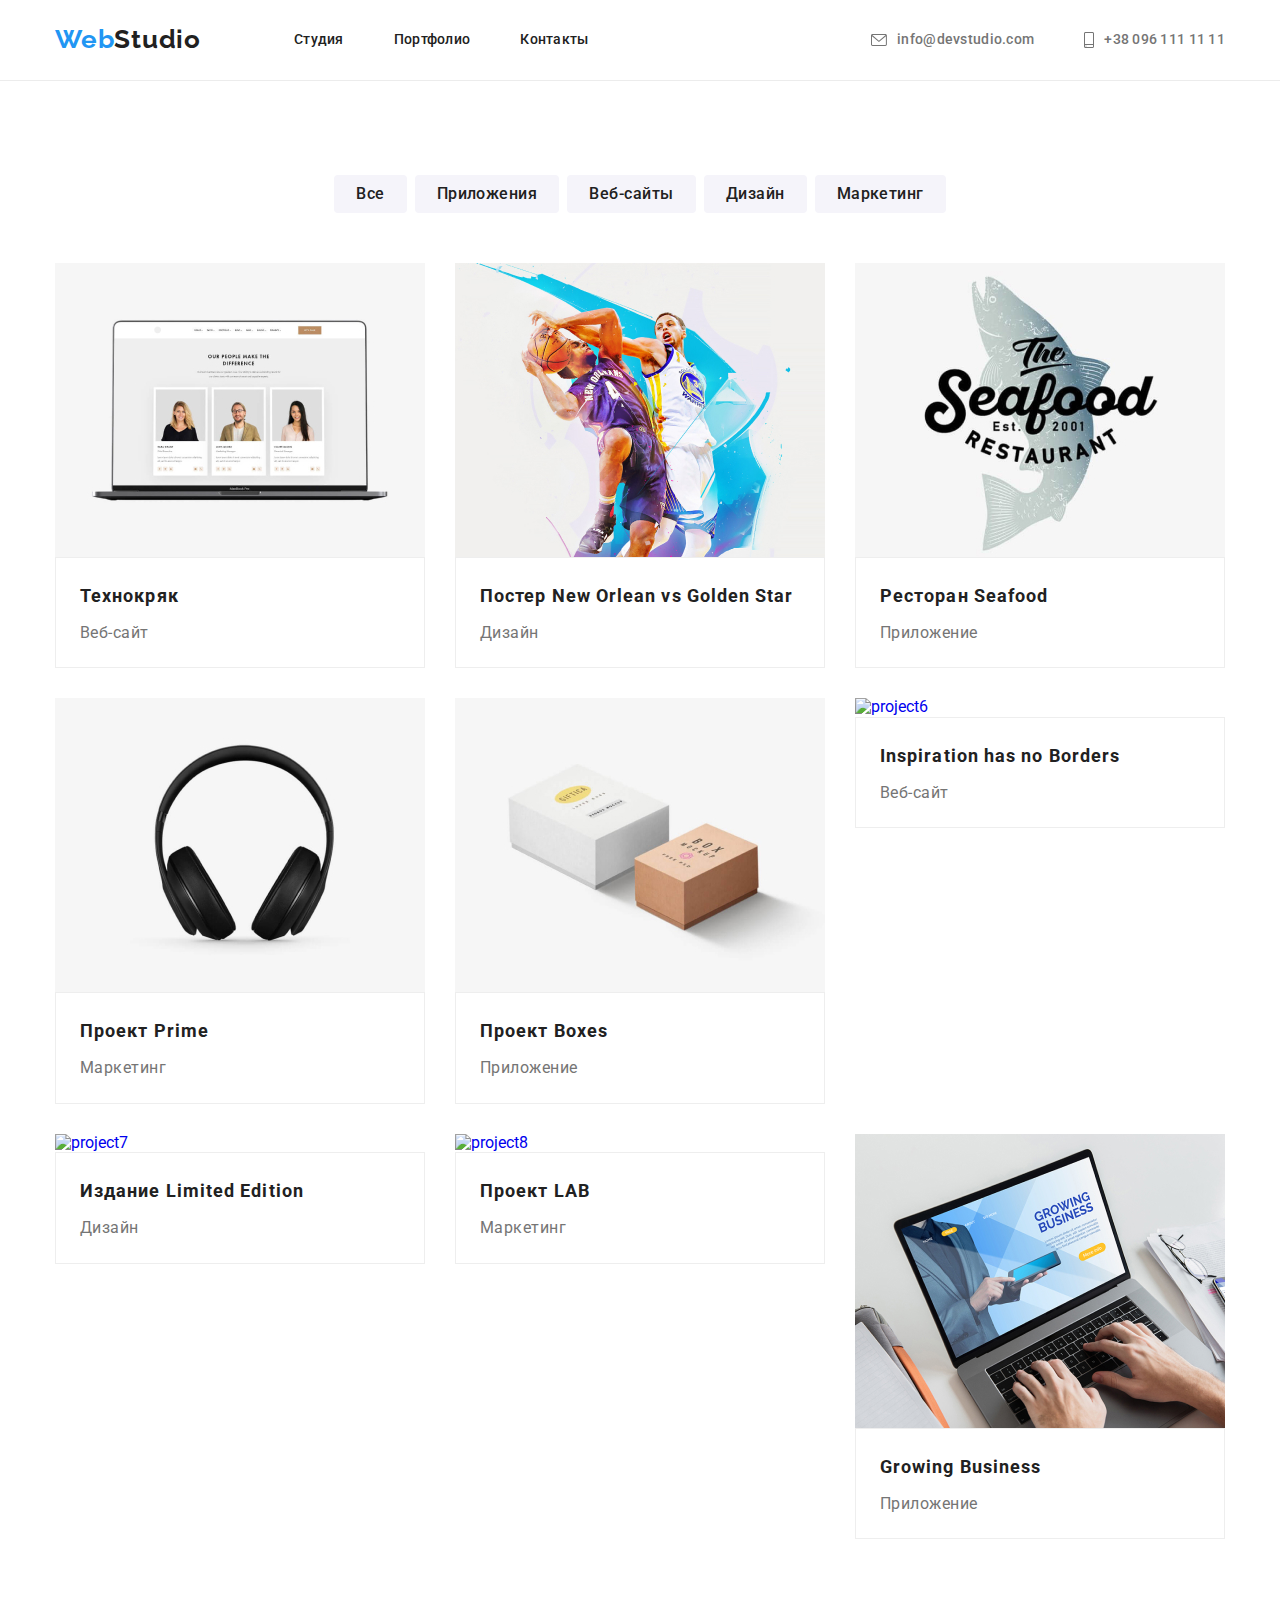
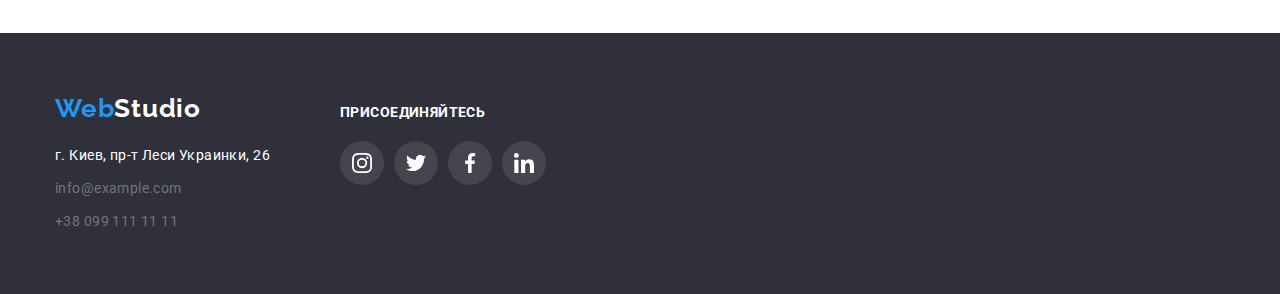
==== portfolio.html @ 86079dda "Create portfolio.html" ====
<!DOCTYPE html>
<html lang="en">
  <head>
    <meta charset="UTF-8" />
    <meta http-equiv="X-UA-Compatible" content="IE=edge" />
    <meta name="viewport" content="width=device-width, initial-scale=1.0" />
    <title>Портфолио</title>

    <link rel="preconnect" href="https://fonts.googleapis.com" />
    <link rel="preconnect" href="https://fonts.gstatic.com" crossorigin />
    <link
      href="https://fonts.googleapis.com/css2?family=Raleway:wght@700&family=Roboto:wght@400;500;700;900&display=swap"
      rel="stylesheet"
    />
    <link rel="stylesheet" href="./css/modern-normalize.css" />
    <link rel="stylesheet" href="./css/style.css" />
  </head>
  <body>
    <!--Header-->
    <header class="header">
      <div class="container header-content">
        <a class="logo" href="index.html"><span class="collortxt">Web</span>Studio</a>
        <nav class="nav-block">
          <ul class="header-navigate">
            <li class="item"><a href="index.html" class="nav-link">Студия</a></li>
            <li class="item"><a href="portfolio.html" class="nav-link">Портфолио</a></li>
            <li class="item"><a href="/" class="nav-link">Контакты </a></li>
          </ul>
        </nav>
        <!--contact-->
        <!-- contact-navigate -->
        <ul class="contact">
          <li class="contact-item">
            <a href="mailto:info@devstudio.com" class="contact-link">
              <svg class="contact-icon" width="16" height="12">
                <use href="./images/icon.svg#icon-envelope"></use>
              </svg>
              info@devstudio.com</a
            >
          </li>
          <!-- item -->
          <li class="contact-item">
            <!-- contact -->
            <a href="tel:+380961111111" class="contact-link"
              ><!-- header-icon smartphone --><svg class="contact-icon" width="10" height="16">
                <use href="./images/icon.svg#icon-smartphone"></use>
              </svg>
              +38 096 111 11 11</a
            >
          </li>
        </ul>
      </div>
    </header>
    <!-- main -->
    <main>
      <!-- button -->
      <section class="section project">
        <div class="container">
          <h1 class="title">Проекты</h1>
          <ul class="project-button">
            <li class="button-list"><button class="button" type="button">Все</button></li>
            <li class="button-list">
              <button class="button" type="button">Приложения</button>
            </li>
            <li class="button-list"><button class="button" type="button">Веб-сайты</button></li>

            <li class="button-list"><button class="button" type="button">Дизайн</button></li>
            <li class="button-list"><button class="button" type="button">Маркетинг</button></li>
          </ul>
          <!-- photo -->
          <ul class="project-card">
            <li class="project-list">
              <a class="project-link" href="/">
                <img class="photo-card" src="images/project1.jpg" width="370" alt="project1" />
                <div class="content">
                  <h2 class="name-project">Технокряк</h2>
                  <p class="project-description">Веб-сайт</p>
                </div>
              </a>
            </li>
            <li class="project-list">
              <a class="project-link" href="/">
                <img class="photo-card" src="images/project2.jpg" width="370" alt="project2" />
                <div class="content">
                  <h2 class="name-project">Постер New Orlean vs Golden Star</h2>
                  <p class="project-description">Дизайн</p>
                </div>
              </a>
            </li>
            <li class="project-list">
              <a class="project-link" href="/">
                <img class="photo-card" src="images/project3.jpg" width="370" alt="project3" />
                <div class="content">
                  <h2 class="name-project">Ресторан Seafood</h2>
                  <p class="project-description">Приложение</p>
                </div>
              </a>
            </li>
            <li class="project-list">
              <a class="project-link" href="/">
                <img class="photo-card" src="images/project4.jpg" width="370" alt="project4" />
                <div class="content">
                  <h2 class="name-project">Проект Prime</h2>
                  <p class="project-description">Маркетинг</p>
                </div>
              </a>
            </li>

            <li class="project-list">
              <a class="project-link" href="/">
                <img class="photo-card" src="images/project5.jpg" width="370" alt="project5" />
                <div class="content">
                  <h2 class="name-project">Проект Boxes</h2>
                  <p class="project-description">Приложение</p>
                </div>
              </a>
            </li>
            <li class="project-list">
              <a class="project-link" href="/">
                <img class="photo-card" src="images/project6.jpg" width="370" alt="project6" />
                <div class="content">
                  <h2 class="name-project">Inspiration has no Borders</h2>
                  <p class="project-description">Веб-сайт</p>
                </div>
              </a>
            </li>
            <li class="project-list">
              <a class="project-link" href="/">
                <img class="photo-card" src="images/project7.jpg" width="370" alt="project7" />
                <div class="content">
                  <h2 class="name-project">Издание Limited Edition</h2>
                  <p class="project-description">Дизайн</p>
                </div>
              </a>
            </li>
            <li class="project-list">
              <a class="project-link" href="/">
                <img class="photo-card" src="images/project8.jpg" width="370" alt="project8" />
                <div class="content">
                  <h2 class="name-project">Проект LAB</h2>
                  <p class="project-description">Маркетинг</p>
                </div>
              </a>
            </li>
            <li class="project-list">
              <a class="project-link" href="/">
                <img class="photo-card" src="images/project9.jpg" width="370" alt="project9" />
                <div class="content">
                  <h2 class="name-project">Growing Business</h2>
                  <p class="project-description">Приложение</p>
                </div>
              </a>
            </li>
          </ul>
        </div>
      </section>
    </main>
    <!-- Footer -->
    <footer class="footer">
      <div class="container container-footer">
        <div class="footer-content">
          <a class="logo-footer" href="index.html"><span class="collortxt">Web</span>Studio</a>
          <address class="address">
            <ul class="address-list">
              <li class="footer-contact">
                <a class="map" href="https://goo.gl/maps/zJ5b4M9oRAb7cDgC7"
                  >г. Киев, пр-т Леси Украинки, 26</a
                >
              </li>
              <li class="footer-contact">
                <a class="contact" href="mailto:info@example.com">info@example.com</a>
              </li>
              <li class="footer-contact">
                <a class="contact" href="tel:+380991111111">+38 099 111 11 11</a>
              </li>
            </ul>
          </address>
        </div>
        <div class="footer-icon">
          <h3 class="title">присоединяйтесь</h3>
          <ul class="item-list">
            <li class="list">
              <a class="social-link" href="https://www.instagram.com/"
                ><svg class="social-icon" width="20" height="20">
                  <use href="./images/icon.svg#icon-instagram"></use>
                </svg>
              </a>
            </li>
            <li class="list">
              <a class="social-link" href="https://twitter.com/"
                ><svg class="social-icon" width="20" height="20">
                  <use href="./images/icon.svg#icon-twitter"></use>
                </svg>
              </a>
            </li>
            <li class="list">
              <a class="social-link" href="https://www.facebook.com/"
                ><svg class="social-icon" width="20" height="20">
                  <use href="./images/icon.svg#icon-facebook"></use>
                </svg>
              </a>
            </li>
            <li class="list">
              <a class="social-link" href="https://ru.linkedin.com/"
                ><svg class="social-icon" width="20" height="20">
                  <use href="./images/icon.svg#icon-linkedin"></use>
                </svg>
              </a>
            </li>
          </ul>
        </div>
      </div>
    </footer>
  </body>
</html>
---- css/style.css ----
:root {
  --hover-collor-text: #2196f3;
  --description-collor: #757575;
  --basic-coller: #212121;
  --title-color: #ffffff;
  --bacgraund: #2f303a;
  --portfolio-button: #f5f4fa;
  --logo-collor: #afb1b8;
}
body {
  font-family: 'Roboto', sans-serif;
}
/* header */
ul {
  margin: 0;
  padding: 0;
  list-style: none;
}
h1,
h2,
h3,
p {
  margin: 0;
  padding: 0;
}
.header {
  border-bottom: 1px solid #ececec;
}
.header-content {
  display: flex;
}
/* logo */
.logo .collortxt {
  color: var(--hover-collor-text);
}
.logo {
  font-family: Raleway;
  font-weight: 700;
  font-size: 26px;
  line-height: 1.19;
  color: var(--basic-coller);
  text-decoration: none;
  letter-spacing: 0.03em;
  display: block;
  padding: 24px 0;
}

/* Навигация */
.header-navigate .nav-link {
  color: var(--basic-coller);
  text-decoration: none;
  font-weight: 500;
  font-size: 14px;
  line-height: 1.14;
  letter-spacing: 0.02em;
  display: flex;
  padding: 32px 0;
}
.header-navigate .item:not(:last-child),
.contact .contact-item:not(:last-child) {
  margin-right: 50px;
}
/* правая навигация */
.contact {
  margin-left: auto;
}

.contact .contact-icon {
  fill: currentColor;
  margin-right: 10px;
}

.contact .contact-link {
  color: var(--description-collor);
  text-decoration: none;
  font-weight: 500;
  font-size: 14px;
  line-height: 1.14;
  letter-spacing: 0.02em;
  display: inline-flex;
  padding: 32px 0;
  align-items: center;
}

.nav-block {
  margin-left: 93px;
}
.header-navigate,
.contact {
  display: flex;
}
.nav-link:hover,
.contact-link:hover,
.contact-link:focus,
.nav-link:focus {
  color: var(--hover-collor-text);
}
/* main */
/* section one */
.section {
  padding: 94px 0;
}

.hero {
  background-color: var(--bacgraund);
  text-align: center;
  padding: 200px 0;
}
.overlay {
  max-width: 1600px;

  margin-left: auto;
  margin-right: auto;
  background-image: linear-gradient(to right, rgba(47, 48, 58, 0.4), rgba(47, 48, 58, 0.4)),
    url('../images/main-photo.jpg');
  background-size: cover; /* на весь блок */
  background-position: center;
  background-repeat: no-repeat;
}

.hero .title {
  font-weight: 900;
  font-size: 44px;
  line-height: 1.16;
  letter-spacing: 0.06em;
  text-transform: uppercase;
  margin-bottom: 30px;
  color: var(--title-color);
}
.hero .button {
  background-color: var(--hover-collor-text);
  color: var(--title-color);
  cursor: pointer;
  font-weight: 700;
  font-size: 16px;
  line-height: 1.85;
  min-width: 200px;
  letter-spacing: 0.06em;
  display: inline-block;
  box-shadow: 0px 4px 4px rgba(0, 0, 0, 0.15);
  border-radius: 4px;
  padding: 10px 32px;
  border: transparent;
}

/* information section */
.hide {
  position: absolute;
  width: 1px;
  height: 1px;
  margin: -1px;
  padding: 0;
  overflow: hidden;
  border: 0;
  clip: rect(0 0 0 0);
}
.container {
  width: 1200px;
  margin-left: auto;
  margin-right: auto;
  padding: 0px 15px;
}
.icon-container {
  display: inline-flex;
  width: 270px;
  height: 120px;
  background-color: var(--portfolio-button);
  justify-content: center;
  align-items: center;
  border-radius: 4px;
  margin-bottom: 30px;
}

.information .item {
  margin: 0;
  padding: 0;
  display: inline-flex;
}
.information .icon {
  width: 70px;
  height: 70px;
}
.information .block {
  width: 270px;
}

.information .list:not(:last-child) {
  margin-right: 30px;
}
.information .title {
  color: var(--basic-coller);
  font-weight: 700;
  font-size: 14px;
  line-height: 1.14;
  letter-spacing: 0.03em;
  text-transform: uppercase;
}
.information .discription {
  color: var(--description-collor);
  font-weight: 400;
  font-size: 14px;
  line-height: 1.7;
  letter-spacing: 0.03em;
  margin: 0;
  padding: 0;
  margin-top: 10px;
}
/* work section */
.work {
  padding-top: 0;
}
img {
  max-width: 100%;
  height: auto;
  display: block;
}
.work .image {
  display: flex;
}

.image-work {
  list-style-type: none;
}
.image-work:not(:last-child) {
  margin-right: 30px;
}
.work .title {
  font-weight: 700;
  font-size: 36px;
  line-height: 42px;
  text-align: center;
  color: var(--basic-coller);
  letter-spacing: 0.03em;
  margin-bottom: 50px;
}
/* team */
.team {
  background-color: var(--portfolio-button);
}
.team-section .item-container {
  padding-top: 30px;
  padding-bottom: 30px;
}
.team .title {
  font-weight: 700;
  font-size: 36px;
  line-height: 1.16;
  text-align: center;
  color: var(--basic-coller);
  letter-spacing: 0.03em;
  margin-bottom: 50px;
}
.name {
  color: var(--basic-coller);
  font-weight: 500;
  font-size: 16px;
  line-height: 1.18;
  text-align: center;
  letter-spacing: 0.03em;
}

.profession {
  font-size: 16px;
  line-height: 19px;
  text-align: center;
  color: var(--description-collor);
  letter-spacing: 0.03em;
  font-weight: 400;
  margin-top: 10px;
  margin-bottom: 16px;
}
.team .team-info {
  display: flex;
}
.team-info .team-section {
  background: var(--title-color);
  box-shadow: 0px 1px 3px rgba(0, 0, 0, 0.12), 0px 1px 1px rgba(0, 0, 0, 0.14),
    0px 2px 1px rgba(0, 0, 0, 0.2);
  border-radius: 0px 0px 4px 4px;
}
.team-info .team-section:not(:last-child) {
  margin-right: 30px;
}
.social-network {
  display: flex;
  justify-content: center;
}
.social-network .social-link {
  color: var(--logo-collor);
  width: 44px;
  height: 44px;
  border-radius: 50%;
  display: flex;
  align-items: center;
  justify-content: center;
}
.social-item {
  margin-right: 10px;
}
.social-network .social-link:hover,
.social-network .social-link:focus {
  color: var(--title-color);
  background-color: var(--hover-collor-text);
}
.social-network .social-link:not(:last-child) {
  margin-right: 10px;
}
.social-network .social-icon {
  fill: currentColor;
}
/* Клиенты */
.client .title {
  font-weight: 700;
  font-size: 36px;
  line-height: 1.16;
  text-align: center;
  letter-spacing: 0.03em;
  margin-bottom: 50px;
}

.company {
  text-decoration: note;
  display: flex;
}
.company-link {
  width: 170px;
  height: 92px;
  display: flex;
  color: var(--logo-collor);
  border: 1px solid var(--logo-collor);
  border-radius: 4px;
  justify-content: center;
  align-items: center;
}
.company .item:not(:last-child) {
  margin-right: 30px;
}
.company-icon {
  fill: currentColor;
}
.company-link:hover,
.company-link:focus {
  color: var(--hover-collor-text);
  border: 1px solid var(--hover-collor-text);

  border-radius: 4px;
}
/* footer */
.footer {
  background-color: var(--bacgraund);
  padding: 60px 0;
}
.container-footer {
  display: flex;
  align-items: baseline;
}
.footer-content {
  margin-right: 70px;
}
.footer .logo-footer {
  color: var(--title-color);
  text-decoration: none;
  font-family: Raleway;
  font-weight: 700;
  font-size: 26px;
  line-height: 1.19;
  letter-spacing: 0.03em;
  margin-bottom: 20px;
}
.logo-footer .collortxt {
  color: var(--hover-collor-text);
}

.footer-contact .contact {
  list-style-type: none;
  font-size: 14px;
  line-height: 1.7;
  color: var(--description-collor);
  letter-spacing: 0.03em;
  font-weight: 400;
  text-decoration: none;
  font-style: normal;
}

.footer-contact .map {
  color: var(--title-color);
  font-size: 14px;
  line-height: 1.7;
  letter-spacing: 0.03em;
  font-weight: 400;
  margin-bottom: 9px;
  text-decoration: none;
  font-style: normal;
}
.address-list {
  list-style-type: none;
  margin-top: 20px;
}
.footer-contact:not(:last-child) {
  margin-bottom: 9px;
}

.footer-contact .contact:focus,
.footer-contact .map:focus,
.footer-contact .contact:hover,
.footer-contact .map:hover {
  color: var(--hover-collor-text);
}

.footer-icon .title {
  font-weight: 700;
  font-size: 14px;
  line-height: 1.14;
  letter-spacing: 0.03em;
  text-transform: uppercase;
  color: var(--title-color);
  margin-bottom: 20px;
}
.footer-icon .item-list {
  display: flex;
}
.footer-icon .social-link {
  color: var(--title-color);
  width: 44px;
  height: 44px;
  display: flex;
  align-items: center;
  justify-content: center;
  border-radius: 50%;
  background: rgba(255, 255, 255, 0.1);
}
.footer-icon .social-link:hover,
.footer-icon .social-link:focus {
  color: var(--title-color);
  border-radius: 50%;
  background-color: var(--hover-collor-text);
}

.footer-icon .list:not(:last-child) {
  margin-right: 10px;
}
.footer-icon .social-icon {
  fill: currentColor;
}

/* Портфолио */
.project-button,
.project-img {
  list-style-type: none;
  margin: 0;
  padding: 0;
}
.project-button {
  display: flex;
  justify-content: center;
  margin-bottom: 50px;
}

.project-button .button-list:not(:last-child) {
  margin-right: 8px;
}
.project-button .button {
  border: transparent;
  background-color: var(--portfolio-button);
  color: var(--basic-coller);
  font-weight: 500;
  font-size: 16px;
  line-height: 1.6;
  border-radius: 4px;
  letter-spacing: 0.03em;
  cursor: pointer;
  padding: 6px 22px;
}
.project-button .button:hover,
.project-button .button:focus {
  background-color: var(--hover-collor-text);
  color: var(--title-color);
  box-shadow: 0px 3px 1px rgba(0, 0, 0, 0.1), 0px 1px 2px rgba(0, 0, 0, 0.08),
    0px 2px 2px rgba(0, 0, 0, 0.12);
}
.project-card {
  display: flex;
  flex-wrap: wrap;
}
.project-card .content {
  padding: 20px 24px;
  border: 1px solid #eeeeee;
}

.project-card .project-list {
  margin-right: 30px;
  margin-bottom: 30px;
}
.project-link {
  display: block;
  text-decoration: none;
}
.project-link:hover,
.project-link:focus {
  box-shadow: 0px 1px 1px rgba(0, 0, 0, 0.12), 0px 4px 4px rgba(0, 0, 0, 0.06),
    1px 4px 6px rgba(0, 0, 0, 0.16);
}
.project-card .project-list:nth-child(3n) {
  margin-right: 0px;
}
.project-card .project-list:nth-last-child(-n + 3) {
  margin-bottom: 0px;
}
.project .title {
  position: absolute;
  width: 1px;
  height: 1px;
  margin: -1px;
  padding: 0;
  overflow: hidden;
  border: 0;
  clip: rect(0 0 0 0);
}
.name-project {
  font-weight: 700;
  font-size: 18px;
  line-height: 2;
  color: var(--basic-coller);
  letter-spacing: 0.06em;
  margin-bottom: 4px;
}
.project-description {
  font-size: 16px;
  line-height: 1.85;
  color: var(--description-collor);
  letter-spacing: 0.03em;
  font-weight: 400;
}
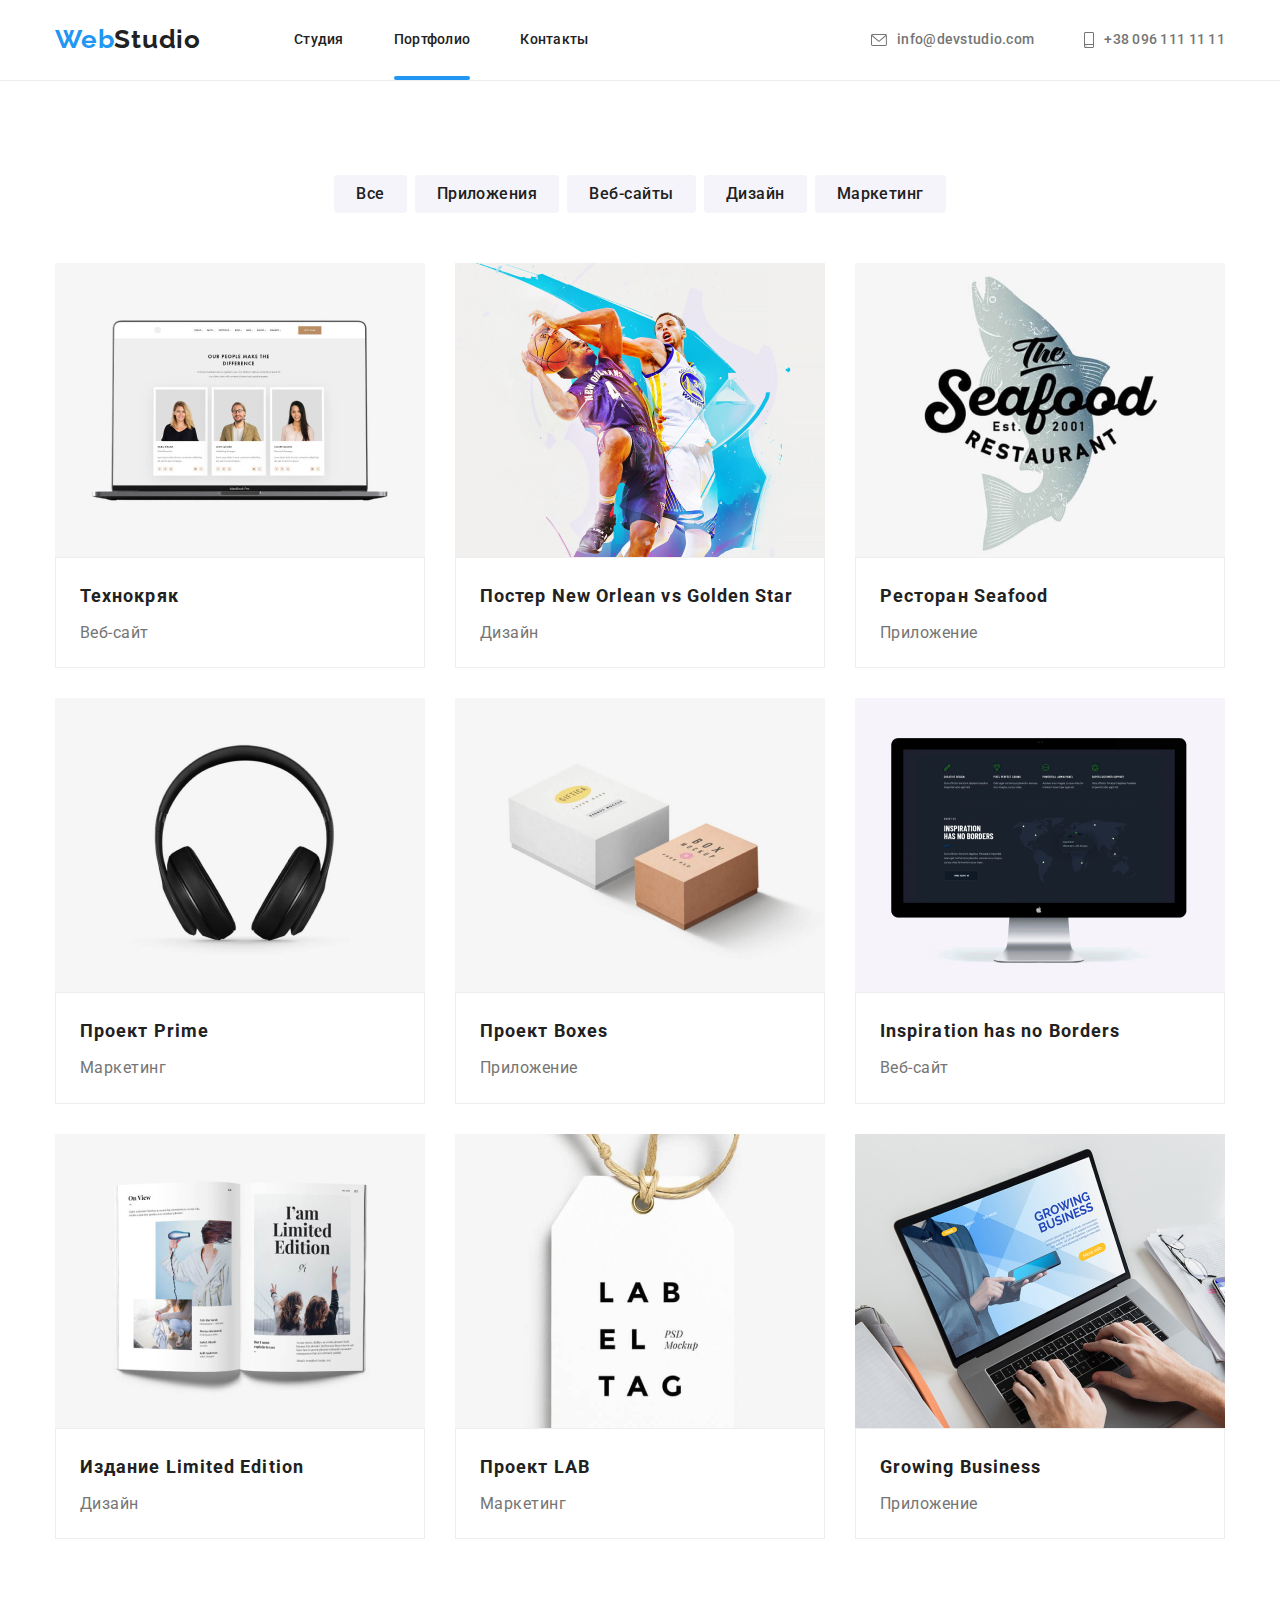
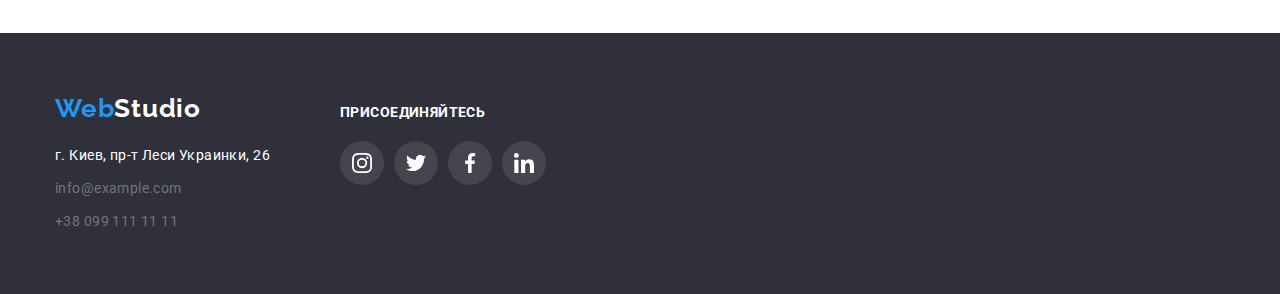
==== commit 9b85f5b0: "Update portfolio.html" ====
--- a/portfolio.html
+++ b/portfolio.html
@@ -23,7 +23,7 @@
         <nav class="nav-block">
           <ul class="header-navigate">
             <li class="item"><a href="index.html" class="nav-link">Студия</a></li>
-            <li class="item"><a href="portfolio.html" class="nav-link">Портфолио</a></li>
+            <li class="item"><a href="portfolio.html" class="nav-link current">Портфолио</a></li>
             <li class="item"><a href="/" class="nav-link">Контакты </a></li>
           </ul>
         </nav>
@@ -70,8 +70,16 @@
           <!-- photo -->
           <ul class="project-card">
             <li class="project-list">
-              <a class="project-link" href="/">
-                <img class="photo-card" src="images/project1.jpg" width="370" alt="project1" />
+              <a class="project-link" href="#">
+                <div class="project-thumb">
+                  <img class="photo-card" src="images/project1.jpg" width="370" alt="project1" />
+                  <p class="description-image">
+                    Технокряк это современная площадка распространения коронавируса. Компании
+                    используют эту платформу для цифрового шпионажа и атак на защищённые сервера
+                    конкурентов.
+                  </p>
+                </div>
+
                 <div class="content">
                   <h2 class="name-project">Технокряк</h2>
                   <p class="project-description">Веб-сайт</p>
@@ -79,7 +87,7 @@
               </a>
             </li>
             <li class="project-list">
-              <a class="project-link" href="/">
+              <a class="project-link" href="#">
                 <img class="photo-card" src="images/project2.jpg" width="370" alt="project2" />
                 <div class="content">
                   <h2 class="name-project">Постер New Orlean vs Golden Star</h2>
--- a/css/style.css
+++ b/css/style.css
@@ -6,6 +6,7 @@
   --bacgraund: #2f303a;
   --portfolio-button: #f5f4fa;
   --logo-collor: #afb1b8;
+  --time-function: cubic-bezier(0.4, 0, 0.2, 1);
 }
 body {
   font-family: 'Roboto', sans-serif;
@@ -47,6 +48,7 @@
 
 /* Навигация */
 .header-navigate .nav-link {
+  position: relative;
   color: var(--basic-coller);
   text-decoration: none;
   font-weight: 500;
@@ -55,10 +57,21 @@
   letter-spacing: 0.02em;
   display: flex;
   padding: 32px 0;
+  transition: color 250ms var(--time-function);
 }
 .header-navigate .item:not(:last-child),
 .contact .contact-item:not(:last-child) {
   margin-right: 50px;
+}
+.header-navigate .current::after {
+  position: absolute;
+  content: '';
+  display: block;
+  width: 100%;
+  height: 4px;
+  bottom: 0;
+  border-radius: 2px;
+  background-color: var(--hover-collor-text);
 }
 /* правая навигация */
 .contact {
@@ -80,6 +93,7 @@
   display: inline-flex;
   padding: 32px 0;
   align-items: center;
+  transition: color 250ms var(--time-function);
 }
 
 .nav-block {
@@ -108,7 +122,6 @@
 }
 .overlay {
   max-width: 1600px;
-
   margin-left: auto;
   margin-right: auto;
   background-image: linear-gradient(to right, rgba(47, 48, 58, 0.4), rgba(47, 48, 58, 0.4)),
@@ -141,6 +154,15 @@
   border-radius: 4px;
   padding: 10px 32px;
   border: transparent;
+  transition-property: box-shadow, background-color, box-shadow;
+  transition-duration: 250ms;
+  transition-timing-function: var(--time-function);
+}
+.hero .button:hover,
+.hero .button:focus {
+  background-color: #188ce8;
+  box-shadow: 0px 4px 4px rgba(0, 0, 0, 0.15);
+  border-radius: 4px;
 }
 
 /* information section */
@@ -214,12 +236,28 @@
   height: auto;
   display: block;
 }
-.work .image {
-  display: flex;
-}
-
+.work-item {
+  display: flex;
+}
+.work-description {
+  bottom: 0;
+  width: 100%;
+  height: auto;
+  padding-top: 27px;
+  padding-bottom: 27px;
+  position: absolute;
+  font-weight: 700;
+  font-size: 14px;
+  line-height: 1.14;
+  text-align: center;
+  letter-spacing: 0.03em;
+  text-transform: uppercase;
+  color: var(--title-color);
+  background-color: rgba(47, 48, 58, 0.8);
+}
 .image-work {
   list-style-type: none;
+  position: relative;
 }
 .image-work:not(:last-child) {
   margin-right: 30px;
@@ -293,6 +331,9 @@
   display: flex;
   align-items: center;
   justify-content: center;
+  transition-property: color, background-color;
+  transition-duration: 250ms;
+  transition-timing-function: var(--time-function);
 }
 .social-item {
   margin-right: 10px;
@@ -331,6 +372,9 @@
   border-radius: 4px;
   justify-content: center;
   align-items: center;
+  transition-property: color, background-color;
+  transition-duration: 250ms;
+  transition-timing-function: var(--time-function);
 }
 .company .item:not(:last-child) {
   margin-right: 30px;
@@ -380,6 +424,7 @@
   font-weight: 400;
   text-decoration: none;
   font-style: normal;
+  transition: color 250ms var(--time-function);
 }
 
 .footer-contact .map {
@@ -391,6 +436,7 @@
   margin-bottom: 9px;
   text-decoration: none;
   font-style: normal;
+  transition: color 250ms var(--time-function);
 }
 .address-list {
   list-style-type: none;
@@ -428,6 +474,9 @@
   justify-content: center;
   border-radius: 50%;
   background: rgba(255, 255, 255, 0.1);
+  transition-property: color, background-color, border-radius;
+  transition-duration: 250ms;
+  transition-timing-function: var(--time-function);
 }
 .footer-icon .social-link:hover,
 .footer-icon .social-link:focus {
@@ -470,6 +519,9 @@
   letter-spacing: 0.03em;
   cursor: pointer;
   padding: 6px 22px;
+  transition-property: color, background-color, box-shadow;
+  transition-duration: 250ms;
+  transition-timing-function: var(--time-function);
 }
 .project-button .button:hover,
 .project-button .button:focus {
@@ -478,6 +530,32 @@
   box-shadow: 0px 3px 1px rgba(0, 0, 0, 0.1), 0px 1px 2px rgba(0, 0, 0, 0.08),
     0px 2px 2px rgba(0, 0, 0, 0.12);
 }
+.project-thumb {
+  position: relative;
+  overflow: hidden; /* скрыто */
+}
+
+.project-thumb .description-image {
+  position: absolute;
+  bottom: 0;
+  left: 0;
+  width: 100%;
+  height: 100%;
+  transform: translatey(100%);
+  padding: 63px 24px;
+  font-weight: 400;
+  font-size: 18px;
+  line-height: 1.55;
+  letter-spacing: 0.03em;
+  color: var(--title-color);
+  transition: transform 250ms var(--time-function);
+  background: rgba(33, 150, 243, 0.9);
+}
+.project-link:hover .description-image,
+.project-link:focus .description-image {
+  transform: translateY(0);
+}
+
 .project-card {
   display: flex;
   flex-wrap: wrap;
@@ -494,6 +572,7 @@
 .project-link {
   display: block;
   text-decoration: none;
+  transition: box-shadow 250ms cubic-bezier(0.4, 0, 0.2, 1);
 }
 .project-link:hover,
 .project-link:focus {
@@ -531,3 +610,47 @@
   letter-spacing: 0.03em;
   font-weight: 400;
 }
+.backdrop {
+  position: fixed;
+  top: 0;
+  left: 0;
+  width: 100%;
+  height: 100%;
+  background: rgba(0, 0, 0, 0.2);
+  transform: scale(1);
+  transition: opacity 250ms var(--time-function), visibility 250ms var(--time-function);
+}
+.backdrop.is-hidden {
+  visibility: hidden;
+  opacity: 0; /* прозрачность */
+  pointer-events: none; /* пропускать клик */
+}
+.backdrop.is-hidden .modal {
+  transform: translate(-50%, -50%) scale(1.5);
+}
+
+.modal {
+  height: 528px;
+  width: 581px;
+  background-color: var(--title-color);
+  position: absolute;
+  top: 50%;
+  left: 50%;
+  transition-duration: 250ms;
+  transform: translate(-50%, -50%) scale(1);
+}
+.close-button {
+  display: flex;
+  position: absolute;
+  right: 8px;
+  top: 8px;
+  width: 30px;
+  height: 30px;
+  padding: 0 0;
+  align-items: center;
+  justify-content: center;
+  border-radius: 50%;
+  box-sizing: border-box;
+  border: 1px solid rgba(0, 0, 0, 0.1);
+  cursor: pointer;
+}
